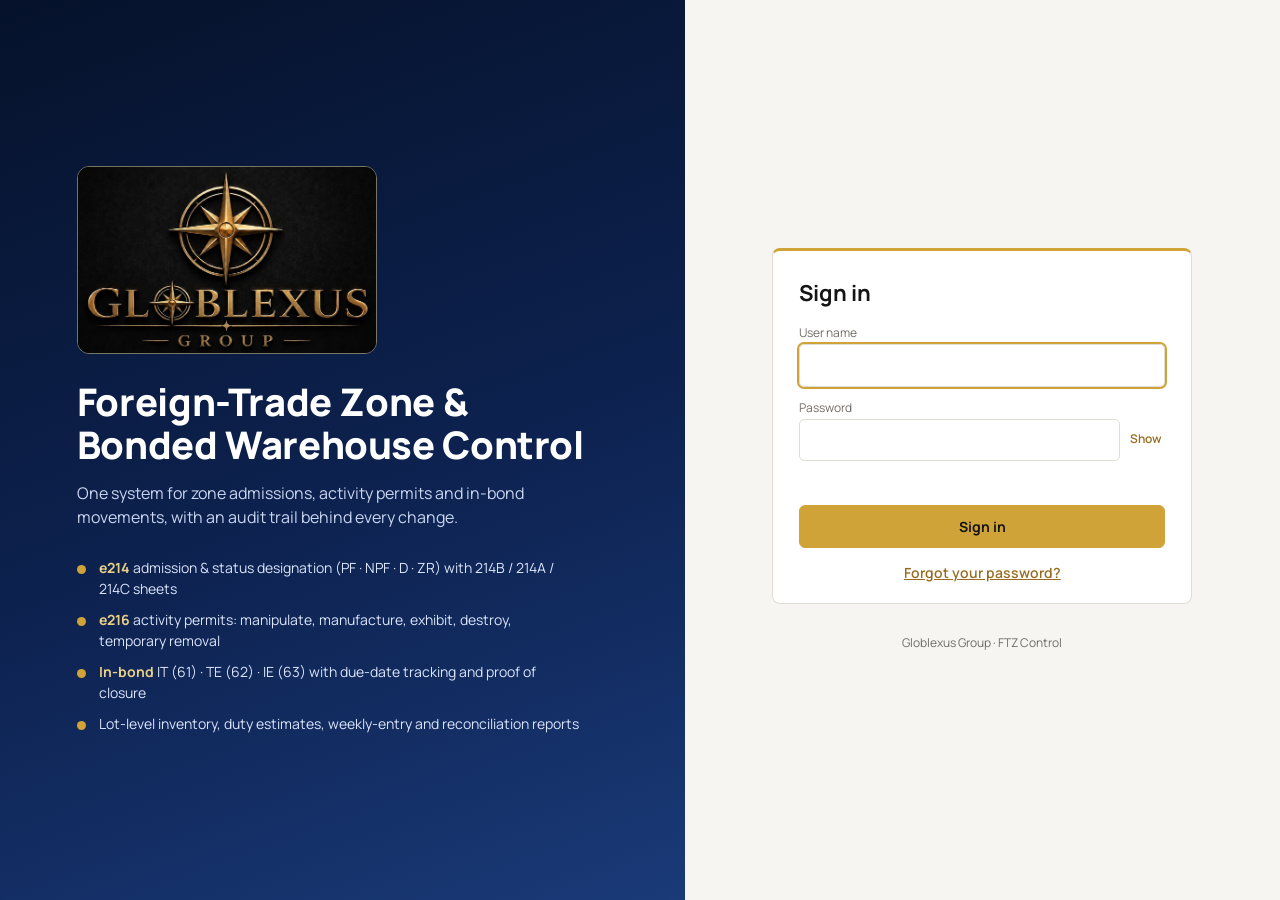
==== ftz/static/login.html @ aaf42883 "Front page with demo login, self-service password reset, account management Replaces the browser log" ====
<!doctype html>
<html lang="en">
<head>
<meta charset="utf-8">
<meta name="viewport" content="width=device-width, initial-scale=1">
<title>Globlexus FTZ Control - Sign in</title>
<link rel="icon" type="image/png" href="favicon.png">
<link rel="stylesheet" href="style.css">
<link rel="stylesheet" href="auth.css">
</head>
<body class="auth">
<section class="hero">
  <img class="hero-logo" src="logo.png" alt="Globlexus Group">
  <h1>Foreign-Trade Zone &amp; Bonded Warehouse Control</h1>
  <p class="lead">One system for zone admissions, activity permits and in-bond movements, with an audit trail behind every change.</p>
  <ul class="points">
    <li><b>e214</b> admission &amp; status designation (PF · NPF · D · ZR) with 214B / 214A / 214C sheets</li>
    <li><b>e216</b> activity permits: manipulate, manufacture, exhibit, destroy, temporary removal</li>
    <li><b>In-bond</b> IT (61) · TE (62) · IE (63) with due-date tracking and proof of closure</li>
    <li>Lot-level inventory, duty estimates, weekly-entry and reconciliation reports</li>
  </ul>
</section>
<main class="panel">
  <div class="card auth-card">
    <div id="signin">
      <h2>Sign in</h2>
      <form id="login-form" autocomplete="on">
        <label>User name<input name="username" id="username" autocomplete="username" required autofocus></label>
        <label>Password
          <span class="pw"><input name="password" id="password" type="password" autocomplete="current-password" required>
          <button type="button" class="sm ghost" data-toggle="password">Show</button></span></label>
        <div class="msg" id="login-msg" role="alert"></div>
        <button class="primary wide" type="submit">Sign in</button>
      </form>
      <p class="alt"><a href="#" id="show-forgot">Forgot your password?</a></p>
    </div>
    <div id="forgot" hidden>
      <h2>Reset your password</h2>
      <p class="hint" id="forgot-hint">Enter your user name or email. We will send a reset link that works once, for 30 minutes.</p>
      <form id="forgot-form">
        <label>User name or email<input name="identifier" id="identifier" required></label>
        <div class="msg" id="forgot-msg" role="status"></div>
        <button class="primary wide" type="submit">Send reset link</button>
      </form>
      <p class="alt"><a href="#" id="show-signin">Back to sign in</a></p>
    </div>
  </div>
  <div class="card demo" id="demo" hidden>
    <h3>Try the demo</h3>
    <p class="hint">Sample data only. Do not enter real records: this login is public and the data is reset when the server restarts.</p>
    <dl>
      <dt>User name</dt><dd><code id="demo-user"></code></dd>
      <dt>Password</dt><dd><code id="demo-pass"></code></dd>
    </dl>
    <button type="button" class="wide" id="use-demo">Fill in demo login</button>
  </div>
  <p class="foot">Globlexus Group · FTZ Control</p>
</main>
<script src="auth.js"></script>
</body>
</html>
---- ftz/static/style.css ----
@import url("https://fonts.googleapis.com/css2?family=Manrope:wght@400;500;600;700;800&display=swap");
:root{--bg:#f6f5f2;--panel:#fff;--ink:#141414;--mute:#706b66;--line:#e0ddd6;--accent:#d0a339;--accent-ink:#141414;--link:#976c20;--gold-light:#eacf86;
--ok:#1e7d4f;--warn:#a25f00;--bad:#b3261e;--okbg:#e3f4ea;--warnbg:#fff1d6;--badbg:#fde7e5;--infobg:#f7efd9;
--side:linear-gradient(180deg,#06122b,#0d2250 55%,#1a3a78);--side-ink:#e8eefb}
@media (prefers-color-scheme:dark){:root{--bg:#0a111f;--panel:#111a2c;--ink:#dfe4ec;--mute:#8b95a7;--line:#22304a;--accent:#e4b83b;--accent-ink:#141414;--link:#eacf86;
--ok:#5fd394;--warn:#f0b04a;--bad:#ff8d85;--okbg:#153426;--warnbg:#3a2c10;--badbg:#3f1a17;--infobg:#1d2740;--side:linear-gradient(180deg,#050c1e,#0a1a3d 60%,#12295a);--side-ink:#dfe4ec}}
*{box-sizing:border-box}
body{margin:0;font:14px/1.5 'Manrope',system-ui,Segoe UI,Arial,sans-serif;background:var(--bg);color:var(--ink);display:flex;min-height:100vh}
aside{width:220px;background:var(--side);color:var(--side-ink);padding:16px 0;display:flex;flex-direction:column;flex:none;position:sticky;top:0;height:100vh}
.brand{padding:0 14px 10px;text-align:center}.brand img{display:block;width:110px;margin:0 auto;border-radius:8px;border:1px solid rgba(234,207,134,.45)}.brand small{display:block;margin-top:6px;font-size:10px;letter-spacing:.12em;text-transform:uppercase;color:var(--gold-light)}
nav a{display:block;padding:9px 18px;color:var(--side-ink);text-decoration:none;cursor:pointer;border-left:3px solid transparent}
nav a:hover{background:rgba(255,255,255,.08)}nav a.on{background:rgba(255,255,255,.14);border-left-color:var(--gold-light);color:#fff;font-weight:700}
nav .sep{font-size:11px;text-transform:uppercase;letter-spacing:.08em;opacity:.55;padding:14px 18px 4px}
.user{margin-top:auto;padding:14px 18px;font-size:12px}.user .who{margin-bottom:8px}.user .who b{color:#fff}button.signout{width:100%;background:transparent;color:var(--side-ink);border-color:rgba(255,255,255,.35)}button.signout:hover{border-color:var(--gold-light)}.user input{width:100%;margin-top:4px;padding:6px;border-radius:4px;border:0}
main{flex:1;padding:22px 26px;min-width:0}
h1{font-size:22px;margin:0 0 4px;font-weight:800;letter-spacing:-.01em}h2{font-size:16px;margin:22px 0 8px}.sub{color:var(--mute);margin:0 0 16px}
.bar{display:flex;gap:8px;flex-wrap:wrap;align-items:center;margin:10px 0}.bar .grow{flex:1}
button,.btn{font:inherit;padding:7px 13px;border-radius:6px;border:1px solid var(--line);background:var(--panel);color:var(--ink);cursor:pointer;text-decoration:none;display:inline-block}
button:hover,.btn:hover{border-color:var(--accent)}
input:focus,select:focus,textarea:focus{outline:2px solid var(--accent);outline-offset:0}
button.primary,.btn.primary{background:var(--accent);border-color:var(--accent);color:var(--accent-ink);font-weight:700}button.danger{color:var(--bad);border-color:var(--bad)}
button.sm{padding:3px 8px;font-size:12px}
.card{background:var(--panel);border:1px solid var(--line);border-radius:8px;padding:14px 16px;margin-bottom:14px;overflow-x:auto}
.grid{display:grid;grid-template-columns:repeat(auto-fit,minmax(170px,1fr));gap:12px}
.stat{background:var(--panel);border:1px solid var(--line);border-radius:8px;padding:12px 14px}
.stat b{display:block;font-size:24px}.stat span{color:var(--mute);font-size:12px}
table{border-collapse:collapse;width:100%}th,td{padding:7px 9px;border-bottom:1px solid var(--line);text-align:left;vertical-align:top}
th{font-size:12px;color:var(--mute);text-transform:uppercase;letter-spacing:.04em;white-space:nowrap}
tr.click:hover{background:var(--infobg);cursor:pointer}
.card{border-top:3px solid var(--accent)}td.num,th.num{text-align:right;font-variant-numeric:tabular-nums}
.tag{display:inline-block;padding:1px 8px;border-radius:10px;font-size:12px;background:var(--infobg);color:var(--link);white-space:nowrap}
.tag.ok{background:var(--okbg);color:var(--ok)}.tag.warn{background:var(--warnbg);color:var(--warn)}.tag.bad{background:var(--badbg);color:var(--bad)}
.tabs{display:flex;gap:4px;border-bottom:1px solid var(--line);margin:8px 0 14px;flex-wrap:wrap}
.tabs a{padding:8px 14px;cursor:pointer;border-bottom:2px solid transparent;color:var(--mute)}.tabs a.on{color:var(--link);border-color:var(--accent);font-weight:600}
form .fields{display:grid;grid-template-columns:repeat(auto-fill,minmax(210px,1fr));gap:10px}
label{display:block;font-size:12px;color:var(--mute)}label .req{color:var(--bad)}
input,select,textarea{font:inherit;width:100%;padding:6px 8px;border:1px solid var(--line);border-radius:5px;background:var(--panel);color:var(--ink);margin-top:2px}
textarea{min-height:60px}.wide{grid-column:1/-1}.checks{display:flex;gap:14px;flex-wrap:wrap;margin-top:4px}.checks label{display:flex;gap:5px;align-items:center;color:var(--ink);font-size:14px}.checks input{width:auto;margin:0}
.lines input,.lines select{min-width:70px}.lines td{padding:3px}
.errs{background:var(--badbg);color:var(--bad);border-radius:6px;padding:8px 12px;margin:10px 0}.errs li{margin-left:16px}
.kv{display:grid;grid-template-columns:repeat(auto-fill,minmax(230px,1fr));gap:8px 18px}.kv div span{display:block;font-size:12px;color:var(--mute)}
.alert{padding:9px 12px;border-radius:6px;margin:6px 0;background:var(--warnbg);color:var(--warn)}.alert.bad{background:var(--badbg);color:var(--bad)}
.empty{color:var(--mute);padding:14px 0}
#toast{position:fixed;right:18px;bottom:18px;background:var(--ink);color:var(--bg);padding:9px 14px;border-radius:6px;opacity:0;transition:opacity .2s;pointer-events:none;z-index:50}
#toast.show{opacity:1}
.modal{position:fixed;inset:0;background:rgba(0,0,0,.45);display:flex;align-items:flex-start;justify-content:center;padding:4vh 12px;overflow:auto;z-index:20}
.modal>div{background:var(--panel);border-radius:10px;padding:18px 20px;width:min(1100px,100%)}
.modal.narrow>div{width:min(560px,100%)}
@media (max-width:760px){body{flex-direction:column}aside{width:100%;height:auto;position:static}nav{display:flex;overflow-x:auto}nav .sep{display:none}main{padding:14px}}
---- ftz/static/auth.css ----
body.auth{display:grid;grid-template-columns:minmax(0,1.15fr) minmax(0,1fr);min-height:100vh;background:var(--bg)}
body.auth.solo{grid-template-columns:1fr}
.hero{background:linear-gradient(160deg,#06122b,#0d2250 55%,#1a3a78);color:#e8eefb;padding:56px clamp(24px,6vw,84px);display:flex;flex-direction:column;justify-content:center;gap:14px}
.hero-logo{width:min(300px,70%);border-radius:12px;border:1px solid rgba(234,207,134,.5);margin-bottom:12px}
.hero h1{font-size:clamp(26px,3.4vw,38px);line-height:1.15;margin:0;color:#fff}
.hero .lead{font-size:16px;color:#c9d6f0;margin:0 0 6px;max-width:34em}
.points{list-style:none;padding:0;margin:8px 0 0;display:grid;gap:10px;max-width:36em}
.points li{padding-left:22px;position:relative;color:#dbe5fa}
.points li:before{content:"";position:absolute;left:0;top:.55em;width:9px;height:9px;border-radius:50%;background:var(--accent)}
.points b{color:var(--gold-light)}
.panel{display:flex;flex-direction:column;justify-content:center;align-items:center;gap:16px;padding:32px 20px}
.auth-card{width:min(420px,100%);padding:26px 26px 20px}
.auth-card h2{margin:0 0 14px;font-size:22px}
.auth-card form{display:grid;gap:12px}
.auth-card input{padding:9px 10px;font-size:15px}
.wide{width:100%;padding:10px}
button.ghost{border:0;background:none;color:var(--link);padding:0 4px;font-weight:600}
.pw{display:flex;align-items:center;gap:6px}.pw input{flex:1}
.alt{text-align:center;margin:14px 0 0}.alt a{color:var(--link);font-weight:600}
.hint{color:var(--mute);font-size:13px;margin:0 0 10px}
.msg{min-height:20px;font-size:13px}.msg.err{color:var(--bad)}.msg.ok{color:var(--ok)}
.demo{width:min(420px,100%);border-style:dashed}
.demo h3{margin:0 0 4px}
.demo dl{display:grid;grid-template-columns:auto 1fr;gap:6px 14px;margin:8px 0 14px}
.demo dt{color:var(--mute);font-size:13px}.demo dd{margin:0}
.demo code{background:var(--infobg);padding:2px 7px;border-radius:4px;font-size:14px;user-select:all}
.foot{color:var(--mute);font-size:12px;margin:0}
.mini-logo{display:block;width:120px;margin:0 auto 14px;border-radius:8px;border:1px solid rgba(234,207,134,.6)}
[hidden]{display:none!important}
@media (max-width:820px){body.auth{grid-template-columns:1fr}.hero{padding:28px 20px}.hero-logo{width:180px}.points{display:none}}
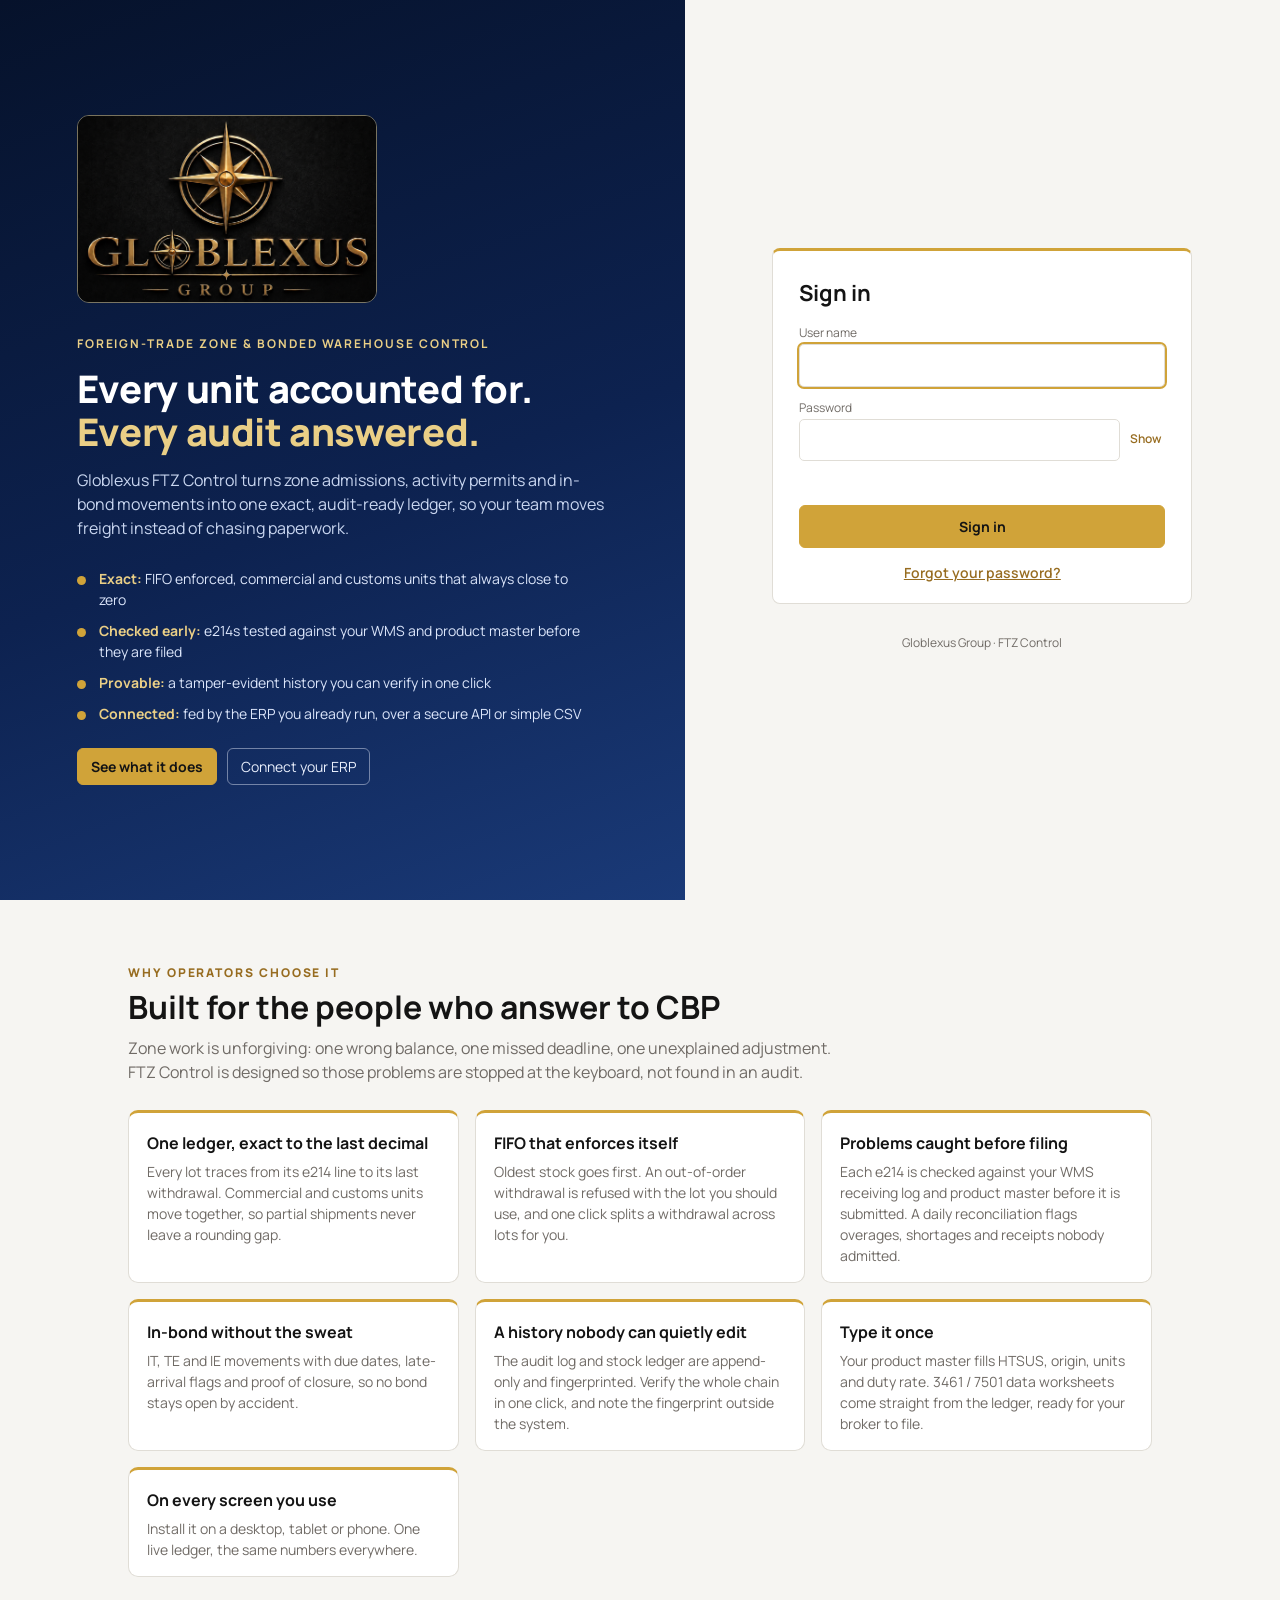
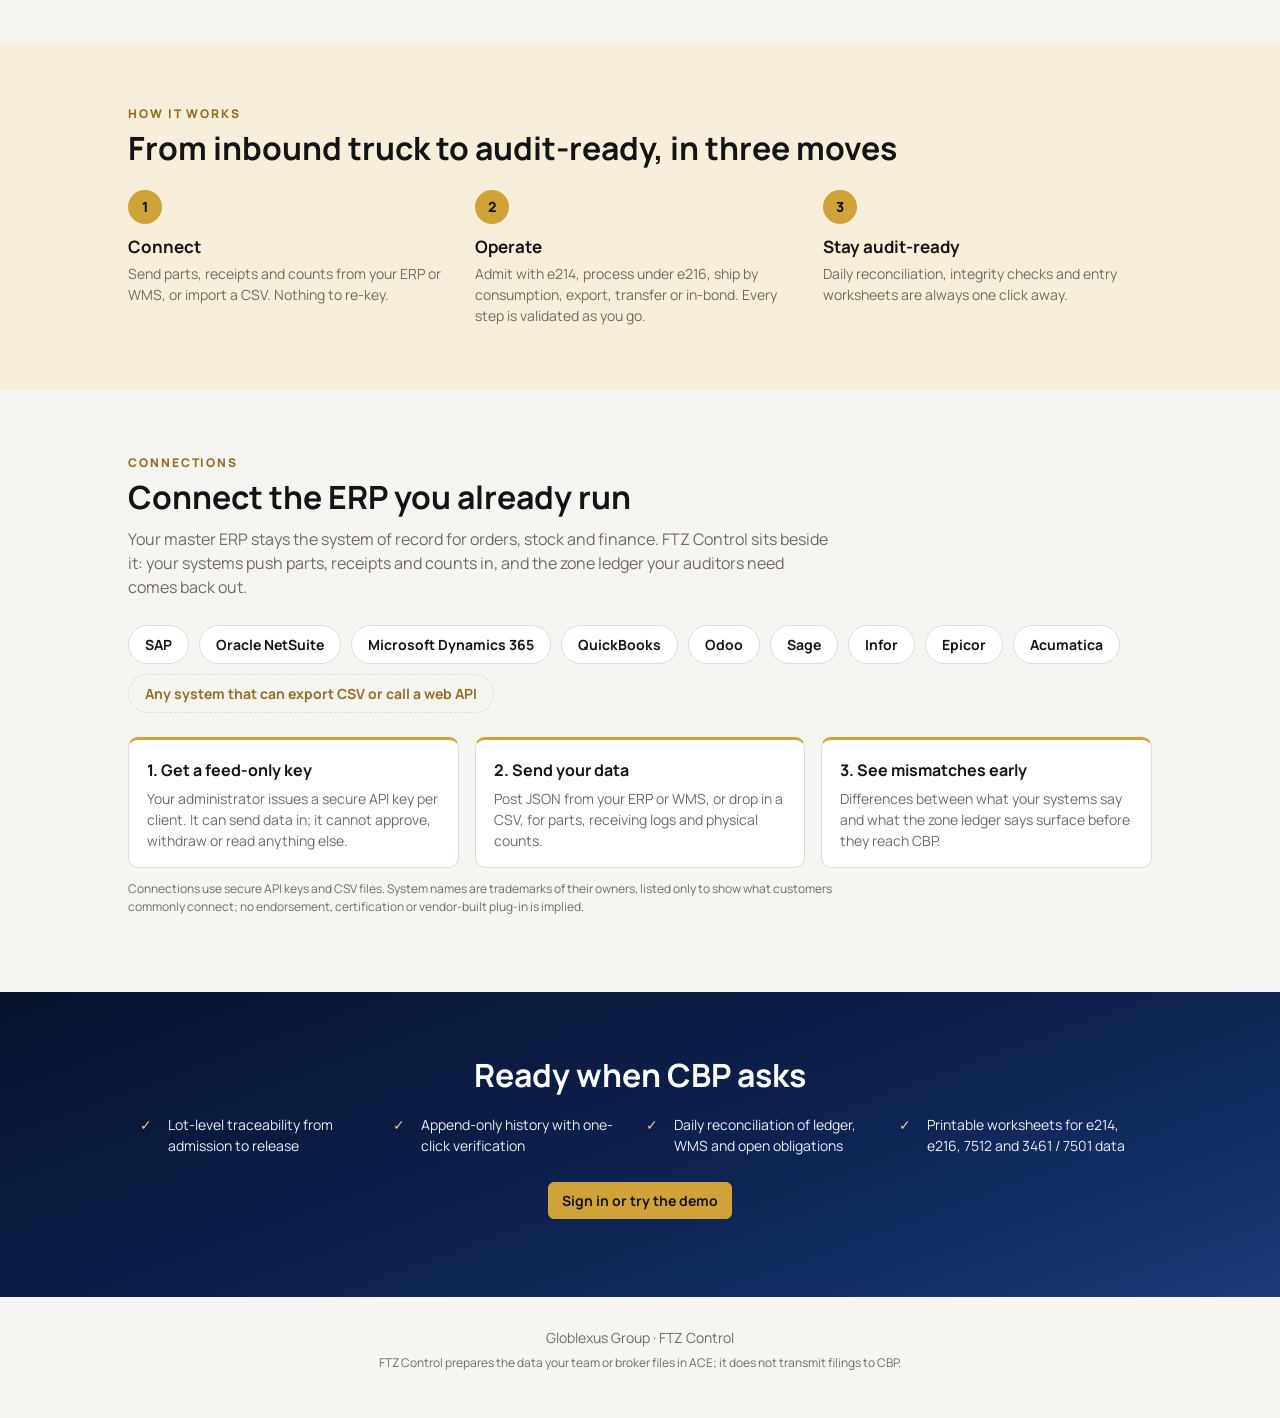
==== commit c2012ab5: "Front page: tagline and marketing sections; client ERP connection links, guide and CSV templates Co-" ====
--- a/ftz/static/login.html
+++ b/ftz/static/login.html
@@ -2,25 +2,39 @@
 <html lang="en">
 <head>
 <meta charset="utf-8">
-<meta name="viewport" content="width=device-width, initial-scale=1">
-<title>Globlexus FTZ Control - Sign in</title>
+<meta name="viewport" content="width=device-width, initial-scale=1, viewport-fit=cover">
+<meta name="theme-color" content="#0d2250">
+<link rel="manifest" href="/manifest.webmanifest">
+<link rel="apple-touch-icon" href="/apple-touch-icon.png">
+<meta name="mobile-web-app-capable" content="yes">
+<meta name="apple-mobile-web-app-capable" content="yes">
+<meta name="apple-mobile-web-app-title" content="FTZ Control">
+<meta name="apple-mobile-web-app-status-bar-style" content="black-translucent">
+<title>Globlexus FTZ Control - Every unit accounted for. Every audit answered.</title>
+<meta name="description" content="Foreign-trade zone and bonded-warehouse control: e214 admissions, e216 permits, in-bond IT/TE/IE, FIFO ledger, WMS checks and daily reconciliation, connected to the ERP you already run.">
+<meta property="og:title" content="Globlexus FTZ Control - Every unit accounted for. Every audit answered.">
+<meta property="og:description" content="One exact, audit-ready ledger for foreign-trade zones and bonded warehouses.">
+<meta property="og:type" content="website">
 <link rel="icon" type="image/png" href="favicon.png">
 <link rel="stylesheet" href="style.css">
 <link rel="stylesheet" href="auth.css">
 </head>
-<body class="auth">
+<body class="auth landing">
+<div class="auth-top">
 <section class="hero">
   <img class="hero-logo" src="logo.png" alt="Globlexus Group">
-  <h1>Foreign-Trade Zone &amp; Bonded Warehouse Control</h1>
-  <p class="lead">One system for zone admissions, activity permits and in-bond movements, with an audit trail behind every change.</p>
+  <p class="eyebrow">Foreign-Trade Zone &amp; Bonded Warehouse Control</p>
+  <h1>Every unit accounted for.<span> Every audit answered.</span></h1>
+  <p class="lead">Globlexus FTZ Control turns zone admissions, activity permits and in-bond movements into one exact, audit-ready ledger, so your team moves freight instead of chasing paperwork.</p>
   <ul class="points">
-    <li><b>e214</b> admission &amp; status designation (PF · NPF · D · ZR) with 214B / 214A / 214C sheets</li>
-    <li><b>e216</b> activity permits: manipulate, manufacture, exhibit, destroy, temporary removal</li>
-    <li><b>In-bond</b> IT (61) · TE (62) · IE (63) with due-date tracking and proof of closure</li>
-    <li>Lot-level inventory, duty estimates, weekly-entry and reconciliation reports</li>
+    <li><b>Exact:</b> FIFO enforced, commercial and customs units that always close to zero</li>
+    <li><b>Checked early:</b> e214s tested against your WMS and product master before they are filed</li>
+    <li><b>Provable:</b> a tamper-evident history you can verify in one click</li>
+    <li><b>Connected:</b> fed by the ERP you already run, over a secure API or simple CSV</li>
   </ul>
+  <p class="cta-row"><a class="btn gold" href="#why">See what it does</a><a class="btn ghost-light" href="#connect">Connect your ERP</a></p>
 </section>
-<main class="panel">
+<main class="panel" id="signin-panel">
   <div class="card auth-card">
     <div id="signin">
       <h2>Sign in</h2>
@@ -54,8 +68,68 @@
     </dl>
     <button type="button" class="wide" id="use-demo">Fill in demo login</button>
   </div>
+  <button class="wide" data-install hidden type="button">Install this app on your device</button>
   <p class="foot">Globlexus Group · FTZ Control</p>
 </main>
+</div>
+
+<section class="mk" id="why">
+  <p class="kicker">Why operators choose it</p>
+  <h2>Built for the people who answer to CBP</h2>
+  <p class="sub-lead">Zone work is unforgiving: one wrong balance, one missed deadline, one unexplained adjustment. FTZ Control is designed so those problems are stopped at the keyboard, not found in an audit.</p>
+  <div class="cards">
+    <article><h3>One ledger, exact to the last decimal</h3><p>Every lot traces from its e214 line to its last withdrawal. Commercial and customs units move together, so partial shipments never leave a rounding gap.</p></article>
+    <article><h3>FIFO that enforces itself</h3><p>Oldest stock goes first. An out-of-order withdrawal is refused with the lot you should use, and one click splits a withdrawal across lots for you.</p></article>
+    <article><h3>Problems caught before filing</h3><p>Each e214 is checked against your WMS receiving log and product master before it is submitted. A daily reconciliation flags overages, shortages and receipts nobody admitted.</p></article>
+    <article><h3>In-bond without the sweat</h3><p>IT, TE and IE movements with due dates, late-arrival flags and proof of closure, so no bond stays open by accident.</p></article>
+    <article><h3>A history nobody can quietly edit</h3><p>The audit log and stock ledger are append-only and fingerprinted. Verify the whole chain in one click, and note the fingerprint outside the system.</p></article>
+    <article><h3>Type it once</h3><p>Your product master fills HTSUS, origin, units and duty rate. 3461 / 7501 data worksheets come straight from the ledger, ready for your broker to file.</p></article>
+    <article><h3>On every screen you use</h3><p>Install it on a desktop, tablet or phone. One live ledger, the same numbers everywhere.</p></article>
+  </div>
+</section>
+
+<section class="mk tinted" id="how">
+  <p class="kicker">How it works</p>
+  <h2>From inbound truck to audit-ready, in three moves</h2>
+  <ol class="steps">
+    <li><b>Connect</b><span>Send parts, receipts and counts from your ERP or WMS, or import a CSV. Nothing to re-key.</span></li>
+    <li><b>Operate</b><span>Admit with e214, process under e216, ship by consumption, export, transfer or in-bond. Every step is validated as you go.</span></li>
+    <li><b>Stay audit-ready</b><span>Daily reconciliation, integrity checks and entry worksheets are always one click away.</span></li>
+  </ol>
+</section>
+
+<section class="mk" id="connect">
+  <p class="kicker">Connections</p>
+  <h2>Connect the ERP you already run</h2>
+  <p class="sub-lead">Your master ERP stays the system of record for orders, stock and finance. FTZ Control sits beside it: your systems push parts, receipts and counts in, and the zone ledger your auditors need comes back out.</p>
+  <ul class="chips" aria-label="Systems customers commonly connect">
+    <li>SAP</li><li>Oracle NetSuite</li><li>Microsoft Dynamics 365</li><li>QuickBooks</li><li>Odoo</li><li>Sage</li><li>Infor</li><li>Epicor</li><li>Acumatica</li><li class="any">Any system that can export CSV or call a web API</li>
+  </ul>
+  <div class="cards three">
+    <article><h3>1. Get a feed-only key</h3><p>Your administrator issues a secure API key per client. It can send data in; it cannot approve, withdraw or read anything else.</p></article>
+    <article><h3>2. Send your data</h3><p>Post JSON from your ERP or WMS, or drop in a CSV, for parts, receiving logs and physical counts.</p></article>
+    <article><h3>3. See mismatches early</h3><p>Differences between what your systems say and what the zone ledger says surface before they reach CBP.</p></article>
+  </div>
+  <p class="fine">Connections use secure API keys and CSV files. System names are trademarks of their owners, listed only to show what customers commonly connect; no endorsement, certification or vendor-built plug-in is implied.</p>
+  <p class="contact" data-contact hidden><a class="btn gold" href="#" data-contact-link>Talk to us about your ERP</a></p>
+</section>
+
+<section class="mk band" id="audit">
+  <h2>Ready when CBP asks</h2>
+  <ul class="ticks">
+    <li>Lot-level traceability from admission to release</li>
+    <li>Append-only history with one-click verification</li>
+    <li>Daily reconciliation of ledger, WMS and open obligations</li>
+    <li>Printable worksheets for e214, e216, 7512 and 3461 / 7501 data</li>
+  </ul>
+  <p><a class="btn gold" href="#signin-panel">Sign in or try the demo</a></p>
+</section>
+
+<footer class="mk-foot">
+  <p>Globlexus Group · FTZ Control</p>
+  <p class="fine">FTZ Control prepares the data your team or broker files in ACE; it does not transmit filings to CBP.</p>
+</footer>
+<script src="pwa.js"></script>
 <script src="auth.js"></script>
 </body>
 </html>
--- a/ftz/static/style.css
+++ b/ftz/static/style.css
@@ -47,3 +47,16 @@
 .modal>div{background:var(--panel);border-radius:10px;padding:18px 20px;width:min(1100px,100%)}
 .modal.narrow>div{width:min(560px,100%)}
 @media (max-width:760px){body{flex-direction:column}aside{width:100%;height:auto;position:static}nav{display:flex;overflow-x:auto}nav .sep{display:none}main{padding:14px}}
+.alert.ok{background:var(--okbg);color:var(--ok)}
+.lines{overflow-x:auto}.lines input,.lines select{min-width:64px}
+code{background:var(--infobg);padding:1px 5px;border-radius:4px;font-size:12px}
+h3{font-size:14px;margin:14px 0 6px}
+[hidden]{display:none!important}
+button.signout[data-install]{margin-top:8px}
+/* phones and tablets */
+@media (pointer:coarse){button,.btn{min-height:42px}button.sm{min-height:34px;padding:6px 12px}nav a{padding-top:12px;padding-bottom:12px}th,td{padding:10px 9px}}
+@media (max-width:760px){input,select,textarea{font-size:16px}h1{font-size:19px}.card{padding:12px}.modal{padding:2vh 6px}.modal>div{padding:14px 12px}.bar{gap:6px}.stat b{font-size:20px}
+  aside{padding:10px 0 6px}.brand{padding:0 12px 6px}.brand img{width:84px}nav a{white-space:nowrap;padding:9px 14px;border-left:0;border-bottom:3px solid transparent}nav a.on{border-bottom-color:var(--gold-light)}
+  .user{padding:8px 14px;display:flex;gap:10px;align-items:center}.user .who{margin:0}.user #who{display:flex;gap:10px;align-items:center;flex:1}button.signout{width:auto}}
+@supports (padding:max(0px)){body{padding-left:env(safe-area-inset-left);padding-right:env(safe-area-inset-right)}aside{padding-top:max(16px,env(safe-area-inset-top))}main{padding-bottom:max(22px,env(safe-area-inset-bottom))}}
+td a,.sub a,.alert a{color:var(--link);white-space:nowrap}td a:hover{text-decoration:none}
--- a/ftz/static/auth.css
+++ b/ftz/static/auth.css
@@ -28,3 +28,40 @@
 .mini-logo{display:block;width:120px;margin:0 auto 14px;border-radius:8px;border:1px solid rgba(234,207,134,.6)}
 [hidden]{display:none!important}
 @media (max-width:820px){body.auth{grid-template-columns:1fr}.hero{padding:28px 20px}.hero-logo{width:180px}.points{display:none}}
+
+/* ---- front page (marketing) ---- */
+body.auth.landing{display:block}
+.auth-top{display:grid;grid-template-columns:minmax(0,1.15fr) minmax(0,1fr);min-height:100vh}
+.eyebrow{margin:6px 0 0;font-size:12px;letter-spacing:.16em;text-transform:uppercase;color:var(--gold-light);font-weight:700}
+.hero h1 span{display:block;color:var(--gold-light)}
+.cta-row{display:flex;gap:10px;flex-wrap:wrap;margin:10px 0 0}
+.btn.gold{background:var(--accent);border-color:var(--accent);color:#141414;font-weight:700}
+.btn.ghost-light{background:transparent;color:#e8eefb;border-color:rgba(232,238,251,.45)}
+.btn.ghost-light:hover{border-color:var(--gold-light)}
+.mk{max-width:1120px;margin:0 auto;padding:64px clamp(20px,5vw,48px)}
+.mk.tinted{max-width:none;background:var(--infobg)}
+.mk.tinted>*{max-width:1024px;margin-left:auto;margin-right:auto}
+.kicker{margin:0 0 6px;font-size:12px;letter-spacing:.16em;text-transform:uppercase;color:var(--link);font-weight:800}
+.mk h2{font-size:clamp(24px,3vw,32px);line-height:1.2;margin:0 0 10px}
+.sub-lead{max-width:44em;color:var(--mute);font-size:16px;margin:0 0 26px}
+.cards{display:grid;grid-template-columns:repeat(auto-fit,minmax(260px,1fr));gap:16px}
+.cards article{background:var(--panel);border:1px solid var(--line);border-top:3px solid var(--accent);border-radius:10px;padding:18px 18px 16px}
+.cards h3{margin:0 0 6px;font-size:16px}.cards p{margin:0;color:var(--mute)}
+.steps{list-style:none;counter-reset:s;display:grid;grid-template-columns:repeat(auto-fit,minmax(240px,1fr));gap:18px;padding:0;margin:22px auto 0}
+.steps li{counter-increment:s;position:relative;padding:44px 0 0}
+.steps li:before{content:counter(s);position:absolute;top:0;left:0;width:34px;height:34px;border-radius:50%;background:var(--accent);color:#141414;font-weight:800;display:grid;place-items:center}
+.steps b{display:block;font-size:17px;margin-bottom:4px}.steps span{color:var(--mute)}
+.chips{list-style:none;display:flex;flex-wrap:wrap;gap:10px;padding:0;margin:0 0 24px}
+.chips li{padding:8px 16px;border:1px solid var(--line);border-radius:999px;background:var(--panel);font-weight:700}
+.chips li.any{border-style:dashed;color:var(--link);background:transparent}
+.cards.three{margin-top:6px}
+.fine{font-size:12px;color:var(--mute);max-width:60em}
+.contact{margin:18px 0 0}
+.band{max-width:none;background:linear-gradient(160deg,#06122b,#0d2250 55%,#1a3a78);color:#e8eefb;text-align:center}
+.band h2{color:#fff}
+.ticks{list-style:none;display:grid;grid-template-columns:repeat(auto-fit,minmax(230px,1fr));gap:12px;max-width:1000px;margin:20px auto 26px;padding:0;text-align:left}
+.ticks li{padding-left:28px;position:relative}.ticks li:before{content:"\2713";position:absolute;left:0;color:var(--gold-light);font-weight:800}
+.mk-foot{text-align:center;padding:26px 20px 40px;color:var(--mute)}.mk-foot p{margin:4px 0}.mk-foot .fine{margin:6px auto}
+html{scroll-behavior:smooth;scroll-padding-top:12px}
+@media (prefers-reduced-motion:reduce){html{scroll-behavior:auto}}
+@media (max-width:820px){.auth-top{grid-template-columns:1fr;min-height:0}.points{display:grid}.mk{padding:44px 18px}}
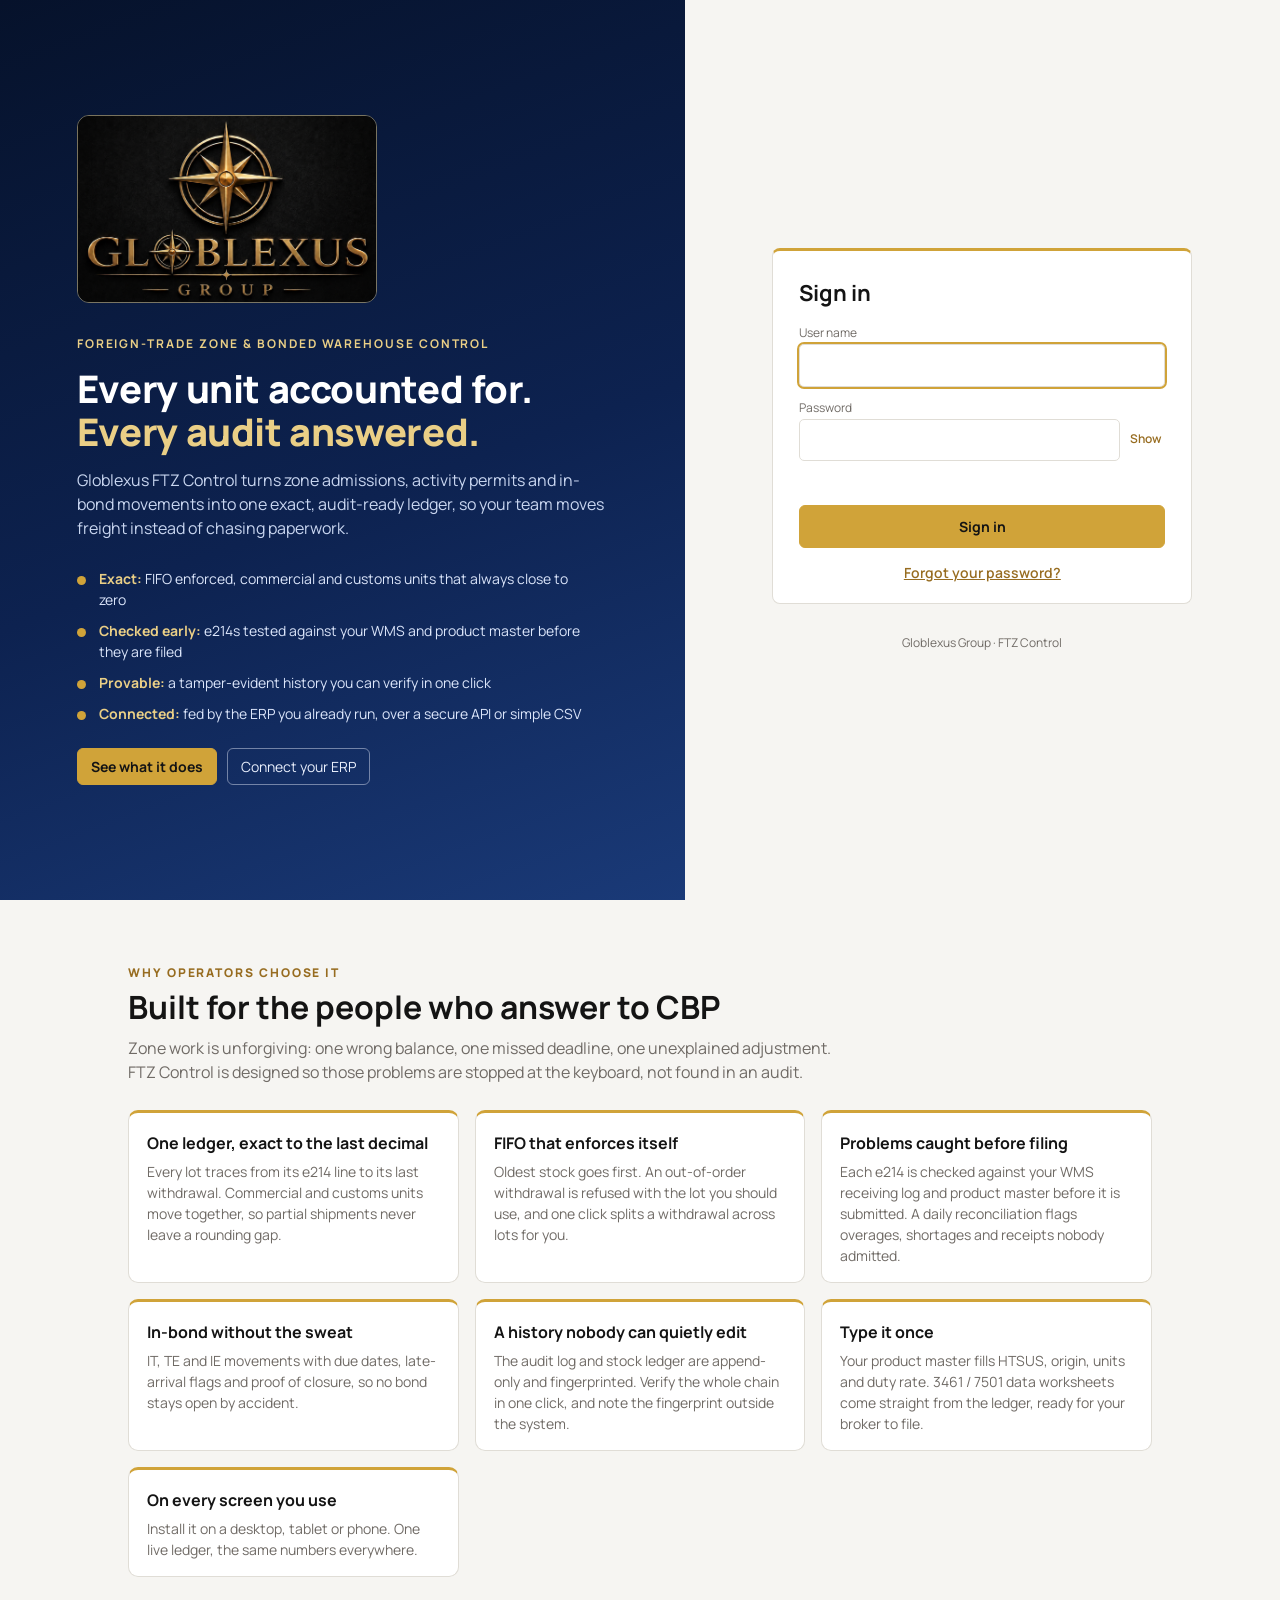
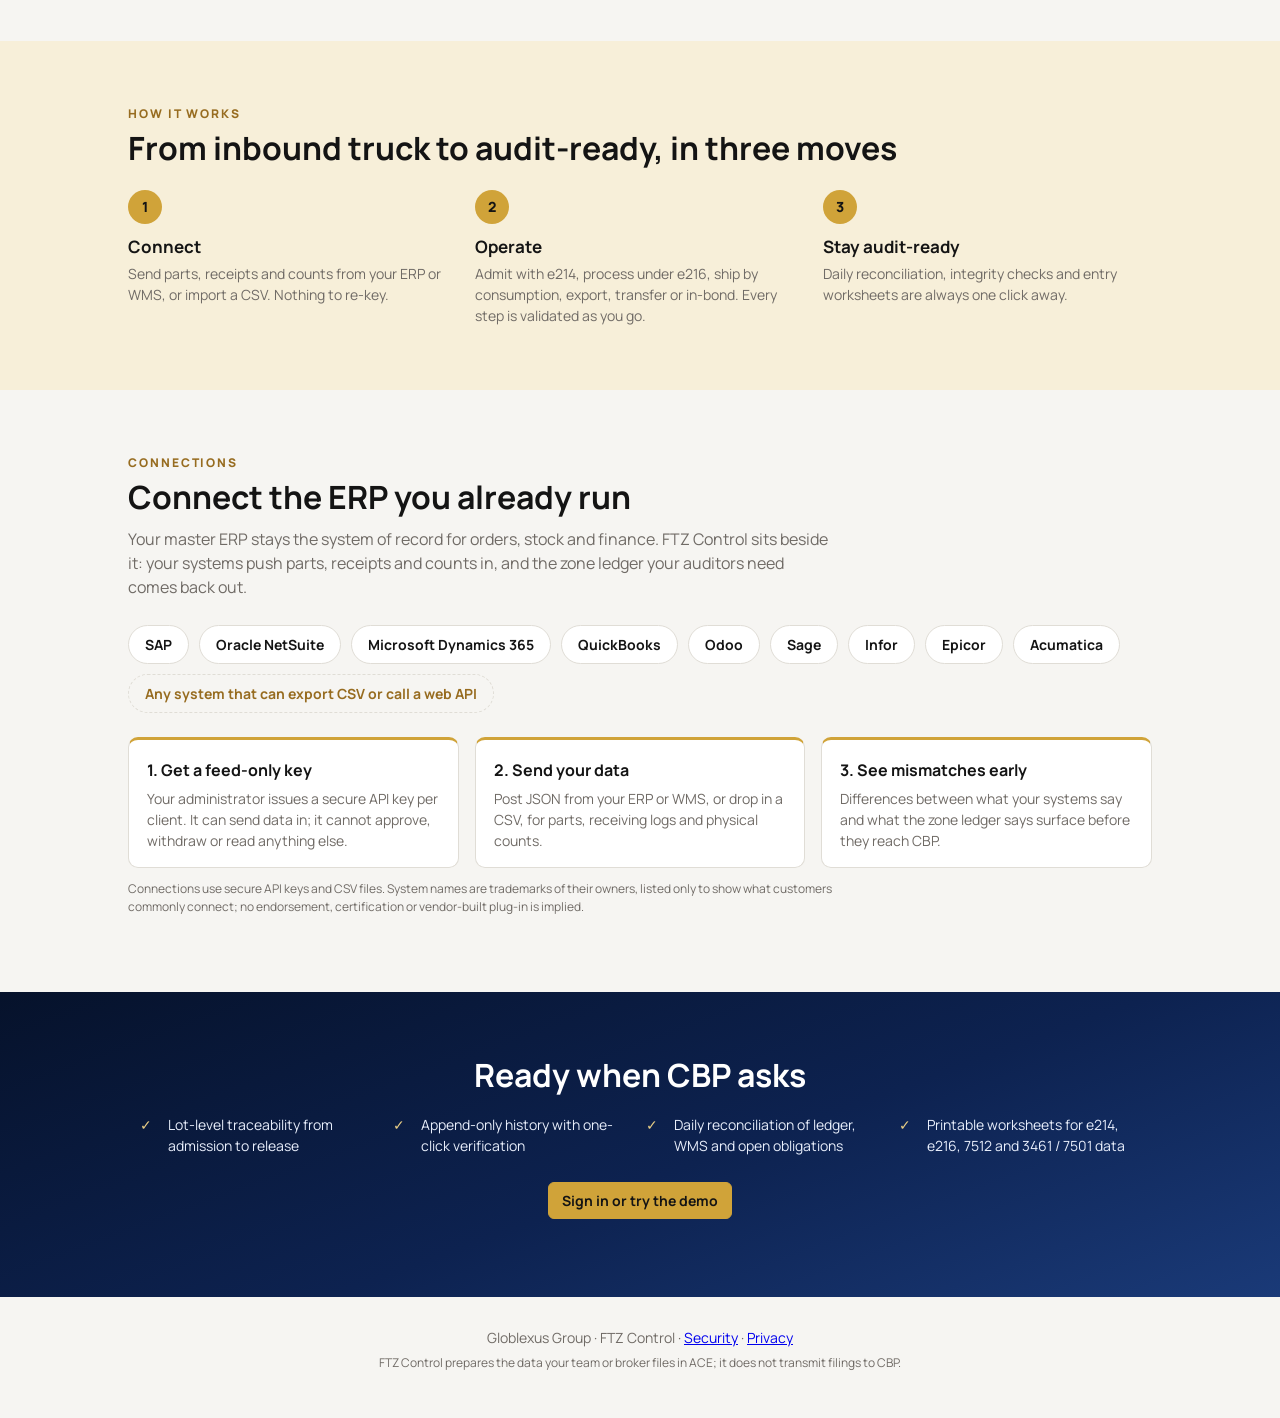
==== commit 5c708bb2: "Production hardening: security headers, read-only auditor role, document storage, two-factor sign-in" ====
--- a/ftz/static/login.html
+++ b/ftz/static/login.html
@@ -43,6 +43,9 @@
         <label>Password
           <span class="pw"><input name="password" id="password" type="password" autocomplete="current-password" required>
           <button type="button" class="sm ghost" data-toggle="password">Show</button></span></label>
+        <label id="code-row" hidden>Authentication code
+          <input name="code" id="code" type="text" inputmode="numeric" autocomplete="one-time-code" maxlength="14" placeholder="6-digit code or a recovery code">
+          <span class="hint">From your authenticator app. Lost your phone? Use one of your recovery codes.</span></label>
         <div class="msg" id="login-msg" role="alert"></div>
         <button class="primary wide" type="submit">Sign in</button>
       </form>
@@ -126,7 +129,7 @@
 </section>
 
 <footer class="mk-foot">
-  <p>Globlexus Group · FTZ Control</p>
+  <p>Globlexus Group · FTZ Control · <a href="/security">Security</a> · <a href="/privacy">Privacy</a></p>
   <p class="fine">FTZ Control prepares the data your team or broker files in ACE; it does not transmit filings to CBP.</p>
 </footer>
 <script src="pwa.js"></script>
--- a/ftz/static/style.css
+++ b/ftz/static/style.css
@@ -60,3 +60,20 @@
   .user{padding:8px 14px;display:flex;gap:10px;align-items:center}.user .who{margin:0}.user #who{display:flex;gap:10px;align-items:center;flex:1}button.signout{width:auto}}
 @supports (padding:max(0px)){body{padding-left:env(safe-area-inset-left);padding-right:env(safe-area-inset-right)}aside{padding-top:max(16px,env(safe-area-inset-top))}main{padding-bottom:max(22px,env(safe-area-inset-bottom))}}
 td a,.sub a,.alert a{color:var(--link);white-space:nowrap}td a:hover{text-decoration:none}
+/* CATAIR FT builder */
+.ftcols{display:grid;grid-template-columns:minmax(0,3fr) minmax(0,2fr);gap:14px;align-items:start}
+.ftcols3{display:grid;grid-template-columns:repeat(3,minmax(0,1fr));gap:10px}
+.ftsidebox{position:sticky;top:10px;max-height:calc(100vh - 20px);overflow:auto}
+.ftform{min-width:0}.ftsec h3{margin-top:0}
+.ftgrid{display:grid;grid-template-columns:repeat(auto-fill,minmax(150px,1fr));gap:8px 10px}
+.ftgrid.ftref{margin:4px 0}
+.ftf{display:block;font-size:12px;color:var(--mute)}.ftf small{display:block;font-size:10px;opacity:.75}
+.ftline,.ftbill{border-left:3px solid var(--line);padding-left:10px;margin:10px 0}.ftbill{border-left-color:var(--accent)}
+.ftlist{margin:6px 0}.ftrow{display:flex;gap:6px;align-items:center;margin:3px 0}
+.ftscroll{overflow-x:auto;border:1px solid var(--line);border-radius:6px;padding:6px 0}
+.ftline80{font:12px/1.5 ui-monospace,SFMono-Regular,Menlo,Consolas,monospace;white-space:pre;display:flex;gap:8px;padding:0 8px}
+.ftline80:hover{background:var(--infobg)}.ruler{color:var(--mute);border-bottom:1px solid var(--line);margin-bottom:2px}
+.rid{display:inline-block;min-width:34px;color:var(--link)}.sp{opacity:.35}
+.ftmap tr.miss{background:var(--badbg)}.ftmap td,.ftmap th{padding:4px 6px}
+.up{text-transform:uppercase}
+@media (max-width:1000px){.ftcols,.ftcols3{grid-template-columns:1fr}.ftsidebox{position:static;max-height:none}}
